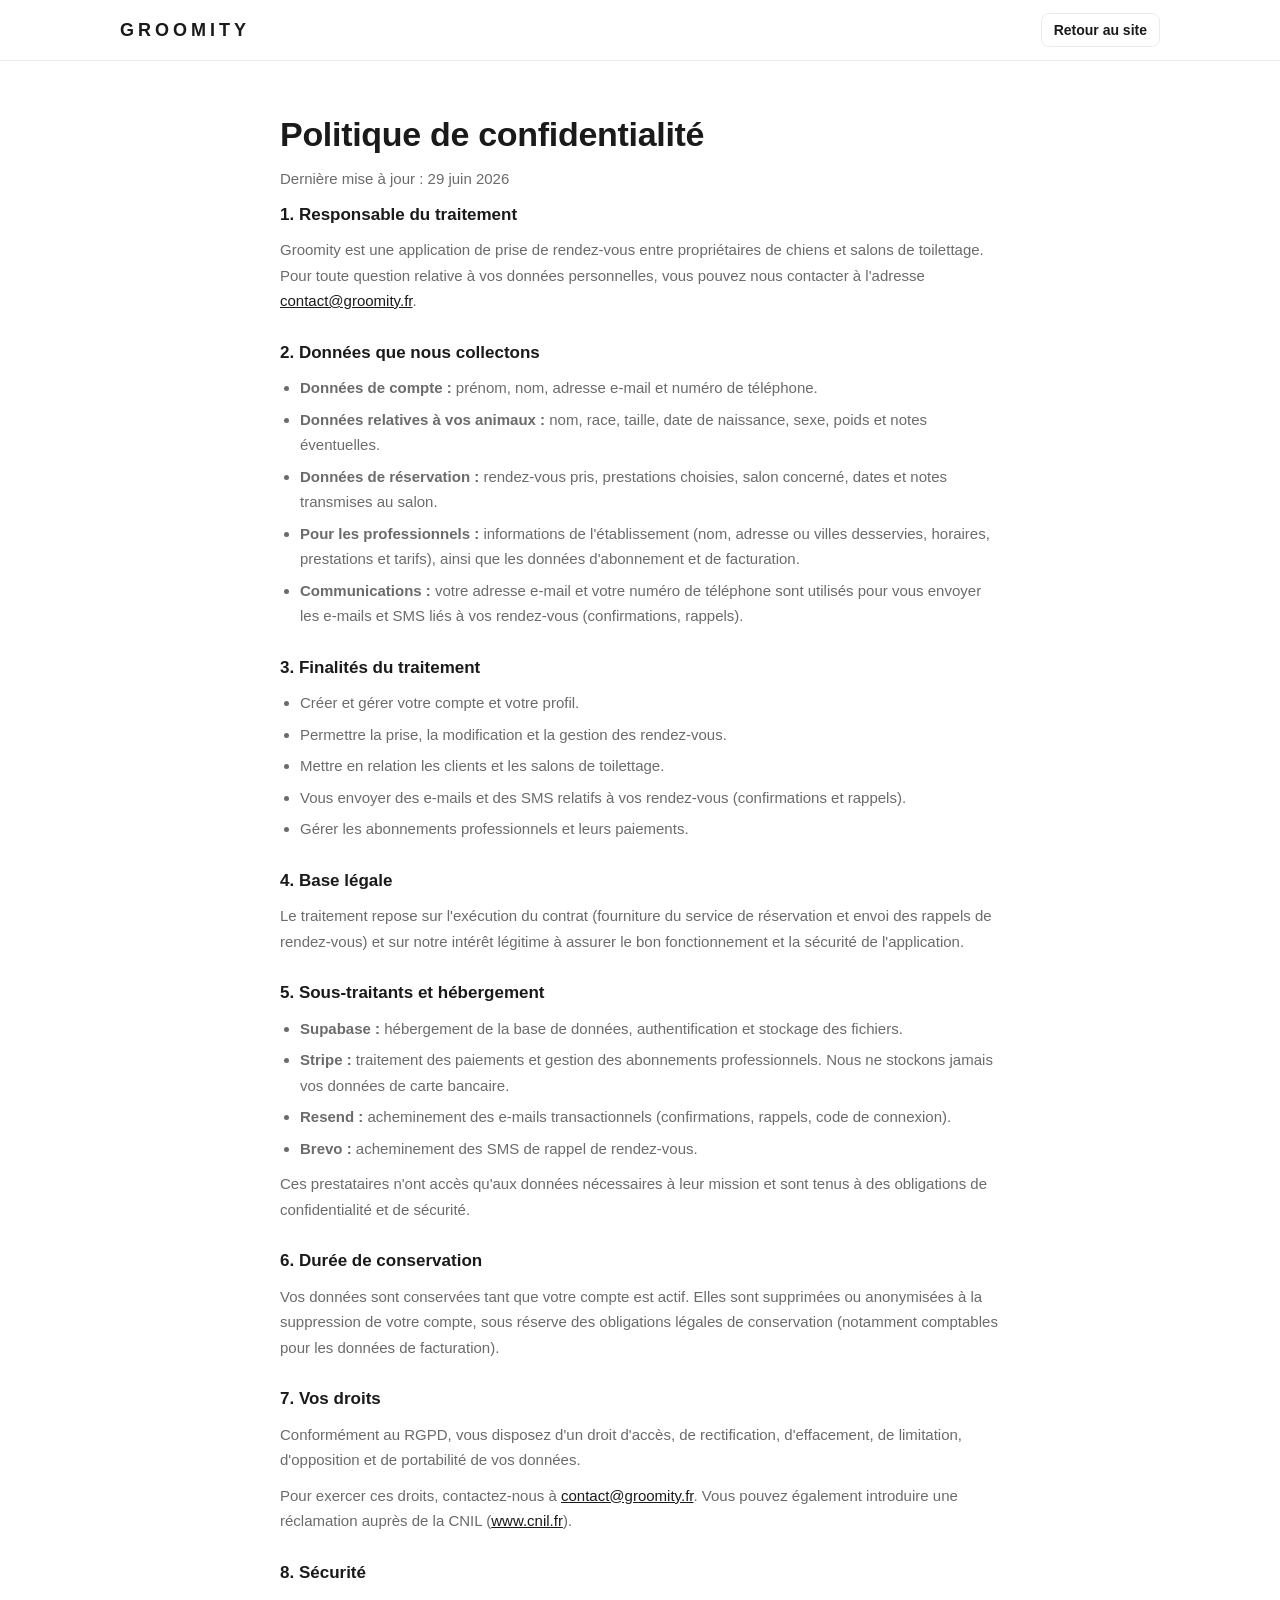
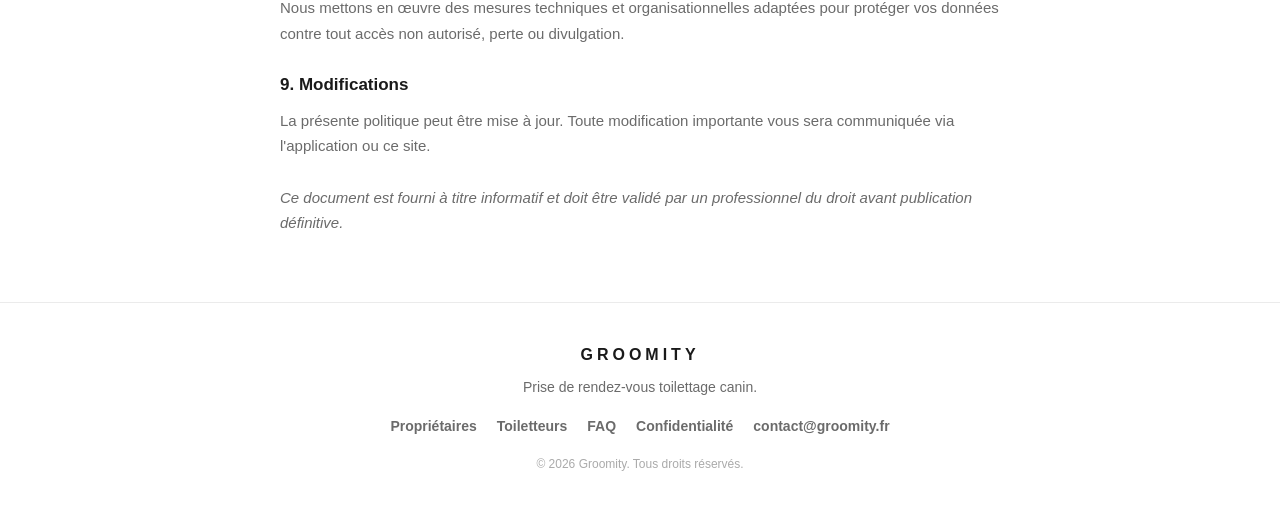
==== confidentialite.html @ 8927f8de "feat: page Politique de confidentialité (/confidentialite) - Contenu RGPD repris de l'app, corrigé/a" ====
<!DOCTYPE html>
<html lang="fr">
<head>
  <meta charset="utf-8">
  <meta name="viewport" content="width=device-width, initial-scale=1">

  <title>Politique de confidentialité — Groomity</title>
  <meta name="description" content="Politique de confidentialité de Groomity : données collectées, finalités, sous-traitants et vos droits (RGPD) concernant l'application de prise de rendez-vous toilettage canin.">
  <meta name="robots" content="index,follow">
  <link rel="canonical" href="https://groomity.fr/confidentialite">

  <link rel="icon" type="image/png" href="/assets/favicon.png">
  <link rel="apple-touch-icon" href="/assets/apple-touch-icon.png">
  <meta name="theme-color" content="#1A1A1A">

  <meta property="og:type" content="article">
  <meta property="og:site_name" content="Groomity">
  <meta property="og:locale" content="fr_FR">
  <meta property="og:title" content="Politique de confidentialité — Groomity">
  <meta property="og:description" content="Données collectées, finalités, sous-traitants et vos droits (RGPD).">
  <meta property="og:url" content="https://groomity.fr/confidentialite">
  <meta property="og:image" content="https://groomity.fr/assets/og-image.png">

  <link rel="stylesheet" href="/style.css">
</head>

<body>
  <header class="site-header">
    <div class="container header-inner">
      <a class="wordmark" href="/" aria-label="Retour à l'accueil Groomity">GROOMITY</a>
      <nav aria-label="Navigation">
        <a class="nav-link" href="/">Retour au site</a>
      </nav>
    </div>
  </header>

  <main class="container legal">
    <h1>Politique de confidentialité</h1>
    <p class="legal-updated">Dernière mise à jour : 29 juin 2026</p>

    <section>
      <h2>1. Responsable du traitement</h2>
      <p>Groomity est une application de prise de rendez-vous entre propriétaires de chiens et salons de toilettage. Pour toute question relative à vos données personnelles, vous pouvez nous contacter à l'adresse <a href="mailto:contact@groomity.fr">contact@groomity.fr</a>.</p>
    </section>

    <section>
      <h2>2. Données que nous collectons</h2>
      <ul>
        <li><strong>Données de compte :</strong> prénom, nom, adresse e-mail et numéro de téléphone.</li>
        <li><strong>Données relatives à vos animaux :</strong> nom, race, taille, date de naissance, sexe, poids et notes éventuelles.</li>
        <li><strong>Données de réservation :</strong> rendez-vous pris, prestations choisies, salon concerné, dates et notes transmises au salon.</li>
        <li><strong>Pour les professionnels :</strong> informations de l'établissement (nom, adresse ou villes desservies, horaires, prestations et tarifs), ainsi que les données d'abonnement et de facturation.</li>
        <li><strong>Communications :</strong> votre adresse e-mail et votre numéro de téléphone sont utilisés pour vous envoyer les e-mails et SMS liés à vos rendez-vous (confirmations, rappels).</li>
      </ul>
    </section>

    <section>
      <h2>3. Finalités du traitement</h2>
      <ul>
        <li>Créer et gérer votre compte et votre profil.</li>
        <li>Permettre la prise, la modification et la gestion des rendez-vous.</li>
        <li>Mettre en relation les clients et les salons de toilettage.</li>
        <li>Vous envoyer des e-mails et des SMS relatifs à vos rendez-vous (confirmations et rappels).</li>
        <li>Gérer les abonnements professionnels et leurs paiements.</li>
      </ul>
    </section>

    <section>
      <h2>4. Base légale</h2>
      <p>Le traitement repose sur l'exécution du contrat (fourniture du service de réservation et envoi des rappels de rendez-vous) et sur notre intérêt légitime à assurer le bon fonctionnement et la sécurité de l'application.</p>
    </section>

    <section>
      <h2>5. Sous-traitants et hébergement</h2>
      <ul>
        <li><strong>Supabase :</strong> hébergement de la base de données, authentification et stockage des fichiers.</li>
        <li><strong>Stripe :</strong> traitement des paiements et gestion des abonnements professionnels. Nous ne stockons jamais vos données de carte bancaire.</li>
        <li><strong>Resend :</strong> acheminement des e-mails transactionnels (confirmations, rappels, code de connexion).</li>
        <li><strong>Brevo :</strong> acheminement des SMS de rappel de rendez-vous.</li>
      </ul>
      <p>Ces prestataires n'ont accès qu'aux données nécessaires à leur mission et sont tenus à des obligations de confidentialité et de sécurité.</p>
    </section>

    <section>
      <h2>6. Durée de conservation</h2>
      <p>Vos données sont conservées tant que votre compte est actif. Elles sont supprimées ou anonymisées à la suppression de votre compte, sous réserve des obligations légales de conservation (notamment comptables pour les données de facturation).</p>
    </section>

    <section>
      <h2>7. Vos droits</h2>
      <p>Conformément au RGPD, vous disposez d'un droit d'accès, de rectification, d'effacement, de limitation, d'opposition et de portabilité de vos données.</p>
      <p>Pour exercer ces droits, contactez-nous à <a href="mailto:contact@groomity.fr">contact@groomity.fr</a>. Vous pouvez également introduire une réclamation auprès de la CNIL (<a href="https://www.cnil.fr" target="_blank" rel="noopener">www.cnil.fr</a>).</p>
    </section>

    <section>
      <h2>8. Sécurité</h2>
      <p>Nous mettons en œuvre des mesures techniques et organisationnelles adaptées pour protéger vos données contre tout accès non autorisé, perte ou divulgation.</p>
    </section>

    <section>
      <h2>9. Modifications</h2>
      <p>La présente politique peut être mise à jour. Toute modification importante vous sera communiquée via l'application ou ce site.</p>
    </section>

    <p class="legal-note">Ce document est fourni à titre informatif et doit être validé par un professionnel du droit avant publication définitive.</p>
  </main>

  <footer class="site-footer">
    <div class="container footer-inner">
      <div class="wordmark footer-word">GROOMITY</div>
      <p class="footer-tagline">Prise de rendez-vous toilettage canin.</p>
      <nav class="footer-links" aria-label="Liens de pied de page">
        <a href="/#proprietaires">Propriétaires</a>
        <a href="/#pro">Toiletteurs</a>
        <a href="/#faq">FAQ</a>
        <a href="/confidentialite">Confidentialité</a>
        <a href="mailto:contact@groomity.fr">contact@groomity.fr</a>
      </nav>
      <p class="footer-copy">© <span id="year">2026</span> Groomity. Tous droits réservés.</p>
    </div>
  </footer>

  <script>
    document.getElementById('year').textContent = new Date().getFullYear();
  </script>
</body>
</html>
---- style.css ----
/* ====== Groomity — design system (repris de l'app) ====== */
:root {
  --ink: #1A1A1A;
  --green: #00B87C;
  --bg: #FFFFFF;
  --soft: #F5F5F5;
  --border: #EBEBEB;
  --muted: #6B6B6B;
  --grey: #AAAAAA;
  --btn: #111111;
  --radius: 12px;
  --radius-lg: 16px;
  --maxw: 1080px;
  --font: -apple-system, BlinkMacSystemFont, "Segoe UI", Roboto, Helvetica, Arial, sans-serif;
}

* { box-sizing: border-box; }

html { scroll-behavior: smooth; }

body {
  margin: 0;
  font-family: var(--font);
  color: var(--ink);
  background: var(--bg);
  line-height: 1.5;
  -webkit-font-smoothing: antialiased;
}

a { color: inherit; }

.container {
  width: 100%;
  max-width: var(--maxw);
  margin: 0 auto;
  padding: 0 20px;
}
.container-narrow { max-width: 760px; }

.wordmark {
  font-weight: 800;
  letter-spacing: 4px;
  color: var(--ink);
  text-decoration: none;
  font-size: 18px;
}

/* ====== Header ====== */
.site-header {
  position: sticky;
  top: 0;
  z-index: 10;
  background: rgba(255, 255, 255, 0.92);
  backdrop-filter: saturate(180%) blur(8px);
  border-bottom: 1px solid var(--border);
}
.header-inner {
  display: flex;
  align-items: center;
  justify-content: space-between;
  height: 60px;
}
.nav-link {
  font-size: 14px;
  font-weight: 600;
  color: var(--ink);
  text-decoration: none;
  padding: 8px 12px;
  border-radius: 8px;
  border: 1px solid var(--border);
}
.nav-link:hover { background: var(--soft); }

/* ====== Hero ====== */
.hero { padding: 56px 0 40px; }
.hero-grid {
  display: grid;
  grid-template-columns: 1.1fr 0.9fr;
  gap: 48px;
  align-items: center;
}
.hero-title {
  font-size: clamp(32px, 5vw, 48px);
  font-weight: 800;
  line-height: 1.1;
  margin: 0 0 16px;
  letter-spacing: -0.5px;
}
.accent { color: var(--green); }
.hero-sub {
  font-size: 17px;
  color: var(--muted);
  margin: 0 0 28px;
  max-width: 36ch;
}
.hero-note {
  font-size: 13px;
  color: var(--grey);
  margin: 14px 0 0;
}

/* Boutons stores (désactivés "Bientôt") */
.store-buttons { display: flex; flex-wrap: wrap; gap: 12px; }
.btn-store {
  position: relative;
  display: inline-flex;
  flex-direction: column;
  justify-content: center;
  min-width: 170px;
  padding: 10px 18px;
  border-radius: var(--radius);
  background: var(--soft);
  border: 1px solid var(--border);
  color: var(--grey);
  cursor: not-allowed;
  user-select: none;
}
.store-top { font-size: 11px; line-height: 1.2; }
.store-bottom { font-size: 17px; font-weight: 700; line-height: 1.2; color: var(--muted); }
.soon-badge {
  position: absolute;
  top: -9px;
  right: 12px;
  background: var(--green);
  color: #fff;
  font-size: 10px;
  font-weight: 700;
  padding: 2px 8px;
  border-radius: 999px;
}

/* Téléphone : capture d'écran dans un cadre type iPhone */
.phone {
  justify-self: center;
  width: 280px;
  max-width: 100%;
  border: 11px solid #1A1A1A;
  border-radius: 46px;
  background: #1A1A1A;
  box-shadow: 0 24px 60px rgba(0, 0, 0, 0.18);
  overflow: hidden;
  line-height: 0;
}
.phone-shot {
  display: block;
  width: 100%;
  height: auto;
  border-radius: 35px;
}

/* ====== Sections ====== */
.section { padding: 64px 0; border-top: 1px solid var(--border); }
.section-title {
  font-size: clamp(24px, 3.5vw, 32px);
  font-weight: 800;
  text-align: center;
  margin: 0 0 12px;
  letter-spacing: -0.3px;
}
.section-lead {
  text-align: center;
  color: var(--muted);
  font-size: 16px;
  max-width: 60ch;
  margin: 0 auto 36px;
}

/* Cards */
.cards {
  display: grid;
  grid-template-columns: repeat(auto-fit, minmax(220px, 1fr));
  gap: 16px;
}
.card {
  border: 1px solid var(--border);
  border-radius: var(--radius-lg);
  padding: 22px;
  background: var(--bg);
}
.card h3 { font-size: 17px; margin: 12px 0 8px; }
.card p { margin: 0; color: var(--muted); font-size: 14px; }
.card-check {
  display: inline-flex;
  align-items: center;
  justify-content: center;
  width: 26px;
  height: 26px;
  border-radius: 8px;
  background: rgba(0, 184, 124, 0.12);
  color: var(--green);
  font-weight: 800;
  font-size: 14px;
}

/* Section pro */
.section-pro { background: var(--soft); }
.stats {
  display: grid;
  grid-template-columns: repeat(auto-fit, minmax(200px, 1fr));
  gap: 16px;
  margin: 0 auto 40px;
  max-width: 820px;
}
.stat {
  text-align: center;
  background: var(--bg);
  border: 1px solid var(--border);
  border-radius: var(--radius-lg);
  padding: 24px 16px;
}
.stat-num {
  display: block;
  font-size: 40px;
  font-weight: 800;
  color: var(--green);
  line-height: 1;
  margin-bottom: 8px;
}
.stat-label { font-size: 14px; color: var(--muted); }

.features-pro {
  list-style: none;
  padding: 0;
  margin: 36px auto 8px;
  max-width: 560px;
  display: grid;
  gap: 12px;
}
.features-pro li {
  display: flex;
  align-items: center;
  gap: 12px;
  font-size: 15px;
  font-weight: 600;
}
.pro-price {
  text-align: center;
  color: var(--muted);
  font-size: 15px;
  margin: 20px 0 24px;
}

/* Boutons */
.btn {
  display: inline-block;
  background: var(--btn);
  color: #fff;
  text-decoration: none;
  font-weight: 700;
  font-size: 16px;
  padding: 16px 28px;
  border-radius: var(--radius);
  transition: transform 0.12s ease, opacity 0.12s ease;
}
.btn:hover { opacity: 0.92; transform: translateY(-1px); }
.btn-pro { display: block; width: max-content; margin: 0 auto; }

/* FAQ */
.faq { display: grid; gap: 12px; }
.faq details {
  border: 1px solid var(--border);
  border-radius: var(--radius);
  padding: 4px 18px;
  background: var(--bg);
}
.faq summary {
  cursor: pointer;
  font-weight: 600;
  padding: 14px 0;
  list-style: none;
}
.faq summary::-webkit-details-marker { display: none; }
.faq summary::after { content: "+"; float: right; color: var(--grey); font-weight: 700; }
.faq details[open] summary::after { content: "–"; }
.faq details p { margin: 0 0 14px; color: var(--muted); font-size: 15px; }

/* ====== Page légale ====== */
.legal {
  max-width: 760px;
  padding-top: 48px;
  padding-bottom: 56px;
}
.legal h1 {
  font-size: clamp(26px, 4vw, 34px);
  font-weight: 800;
  letter-spacing: -0.3px;
  margin: 0 0 6px;
}
.legal-updated { color: var(--grey); font-size: 13px; margin: 0 0 32px; }
.legal section { margin-bottom: 26px; }
.legal h2 { font-size: 17px; font-weight: 700; margin: 0 0 10px; }
.legal p { color: var(--muted); font-size: 15px; line-height: 1.7; margin: 0 0 10px; }
.legal ul { margin: 0 0 10px; padding-left: 20px; }
.legal li { color: var(--muted); font-size: 15px; line-height: 1.7; margin-bottom: 6px; }
.legal a { color: var(--ink); text-decoration: underline; }
.legal-note {
  margin-top: 12px;
  font-size: 13px;
  font-style: italic;
  color: var(--grey);
  line-height: 1.6;
}

/* ====== Footer ====== */
.site-footer {
  border-top: 1px solid var(--border);
  padding: 40px 0;
  text-align: center;
}
.footer-word { font-size: 16px; }
.footer-tagline { color: var(--muted); font-size: 14px; margin: 10px 0 18px; }
.footer-links {
  display: flex;
  flex-wrap: wrap;
  justify-content: center;
  gap: 8px 20px;
  margin-bottom: 18px;
}
.footer-links a {
  color: var(--muted);
  text-decoration: none;
  font-size: 14px;
  font-weight: 600;
}
.footer-links a:hover { color: var(--ink); }
.footer-copy { color: var(--grey); font-size: 12px; margin: 0; }

/* ====== Responsive ====== */
@media (max-width: 760px) {
  .hero-grid { grid-template-columns: 1fr; gap: 36px; }
  .hero-sub { max-width: none; }
  .phone { width: 240px; }
  .section { padding: 48px 0; }
}

/* Accessibilité : focus visible */
a:focus-visible,
summary:focus-visible {
  outline: 2px solid var(--green);
  outline-offset: 2px;
  border-radius: 4px;
}

@media (prefers-reduced-motion: reduce) {
  * { scroll-behavior: auto; transition: none !important; }
}
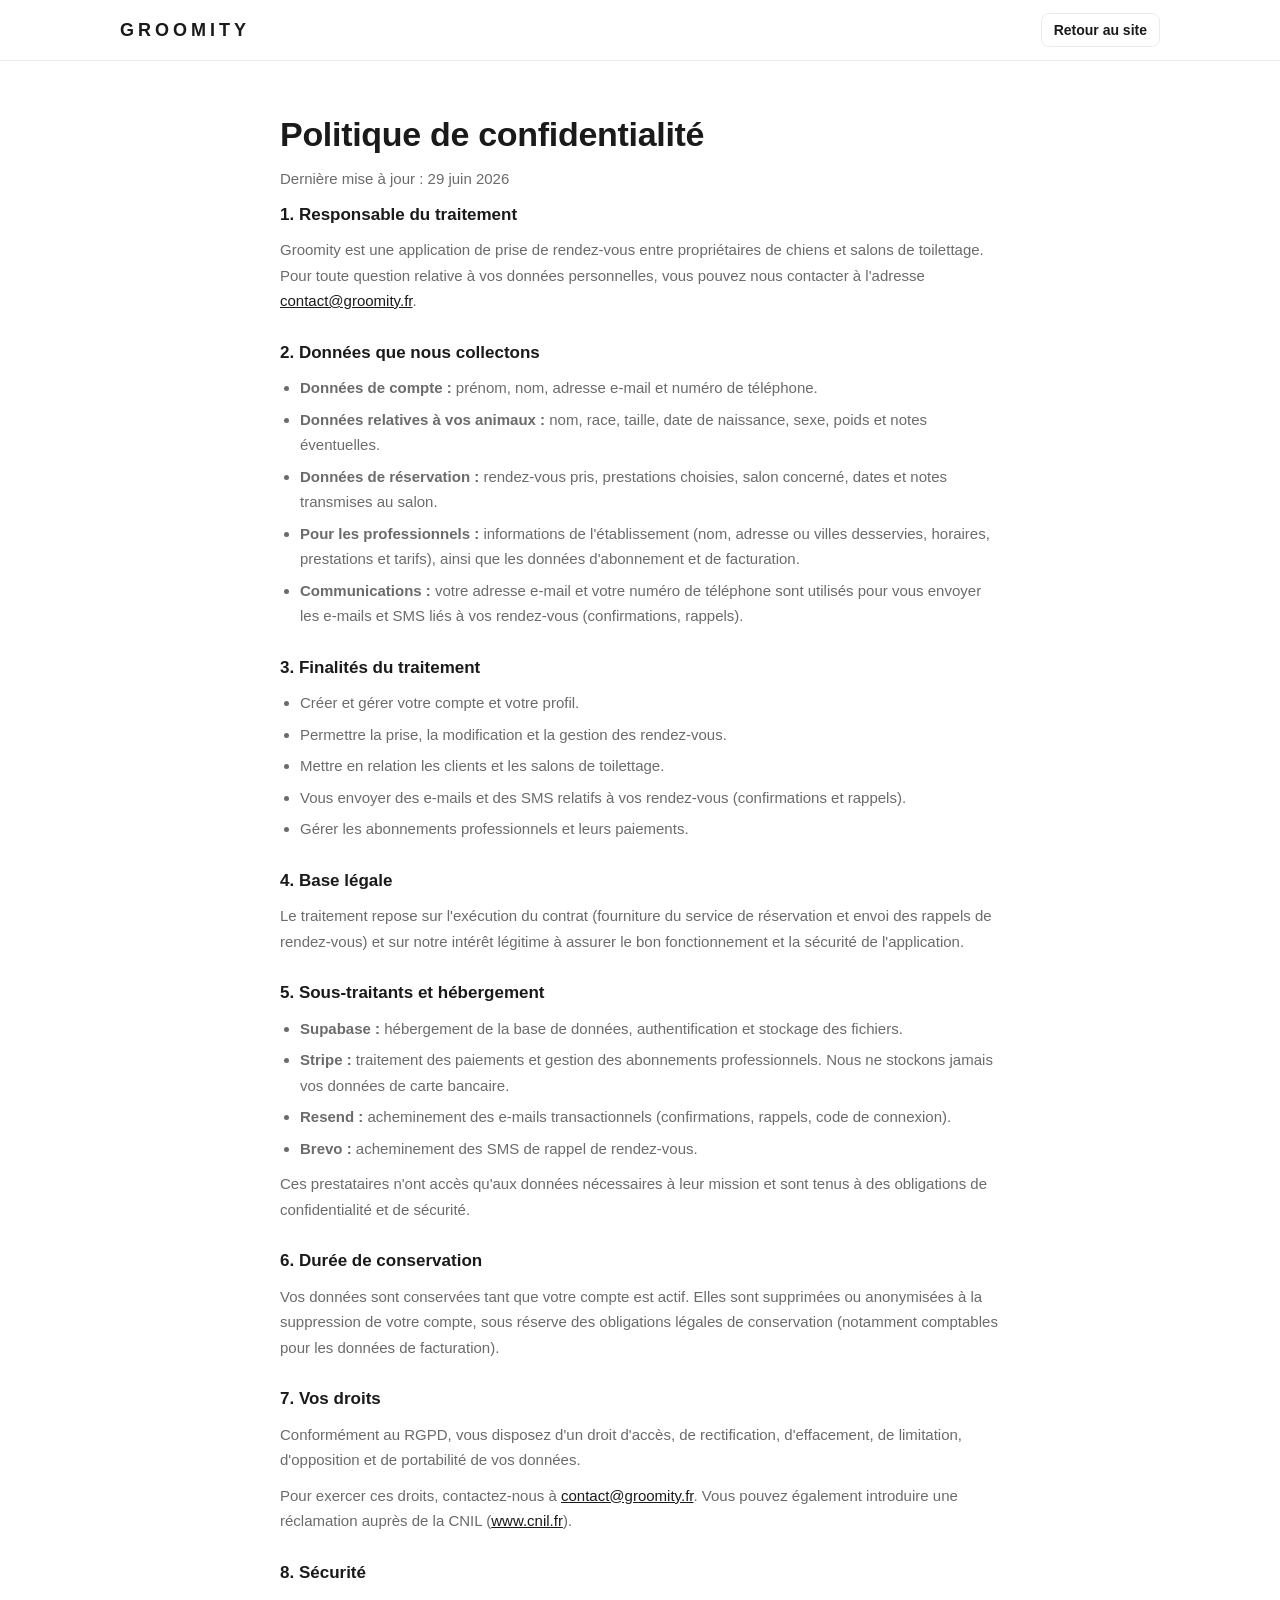
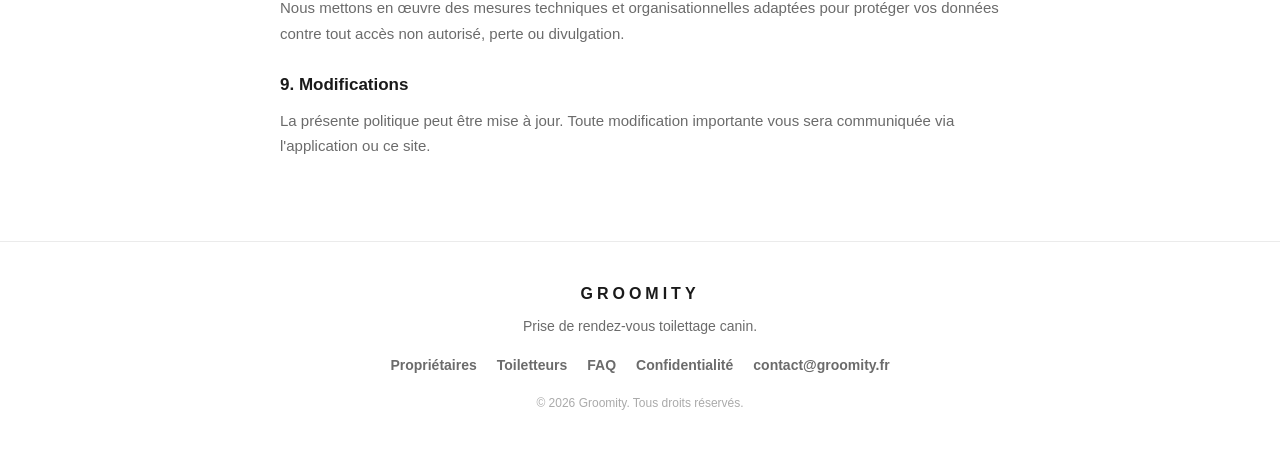
==== commit 75b3098f: "chore: retire la note "modèle à valider" de la page confidentialité Co-Authored-By: Claude Opus 4.8 " ====
--- a/confidentialite.html
+++ b/confidentialite.html
@@ -102,7 +102,6 @@
       <p>La présente politique peut être mise à jour. Toute modification importante vous sera communiquée via l'application ou ce site.</p>
     </section>
 
-    <p class="legal-note">Ce document est fourni à titre informatif et doit être validé par un professionnel du droit avant publication définitive.</p>
   </main>
 
   <footer class="site-footer">
